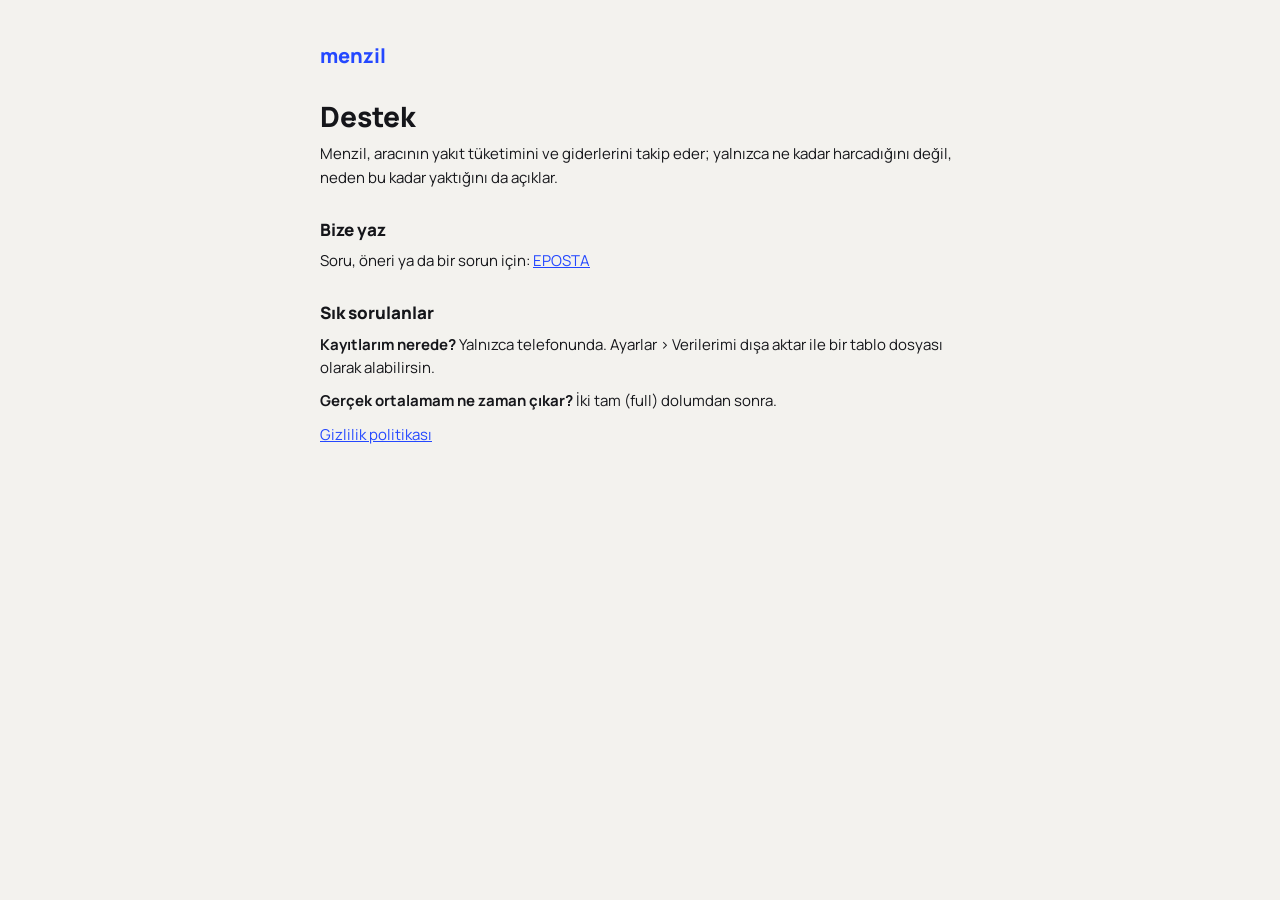
==== index.html @ 019cd2dd "Destek ve gizlilik sayfası Co-Authored-By: Claude Opus 5.5 <noreply@anthropic.com>" ====
<!doctype html>
<html lang="tr">
<head>
<meta charset="utf-8">
<meta name="viewport" content="width=device-width, initial-scale=1">
<title>Menzil Destek</title>
<link rel="stylesheet" href="https://fonts.googleapis.com/css2?family=Manrope:wght@400;600;800&display=swap">
<link rel="stylesheet" href="stil.css">
</head>
<body>
<main>
<span class="logo">menzil</span>
<h1>Destek</h1>
<p>Menzil, aracının yakıt tüketimini ve giderlerini takip eder; yalnızca ne kadar harcadığını değil, neden bu kadar yaktığını da açıklar.</p>

<h2>Bize yaz</h2>
<p>Soru, öneri ya da bir sorun için: <a href="mailto:EPOSTA">EPOSTA</a></p>

<h2>Sık sorulanlar</h2>
<p><strong>Kayıtlarım nerede?</strong> Yalnızca telefonunda. Ayarlar &gt; Verilerimi dışa aktar ile bir tablo dosyası olarak alabilirsin.</p>
<p><strong>Gerçek ortalamam ne zaman çıkar?</strong> İki tam (full) dolumdan sonra.</p>

<p><a href="gizlilik/">Gizlilik politikası</a></p>
</main>
</body>
</html>
---- stil.css ----
/* Tema B · Gündüz (src/constants/theme.ts ile aynı) */
:root {
  --zemin: #F3F2EE;
  --kart: #FFFFFF;
  --cizgi: #E2E0D8;
  --yazi: #15161A;
  --ikincil: #5E626B;
  --vurgu: #2448FF;
  --vurgu-koyu: #1A34C4;
}
body {
  margin: 0;
  background: var(--zemin);
  color: var(--yazi);
  font-family: Manrope, system-ui, sans-serif;
  line-height: 1.55;
}
main {
  max-width: 640px;
  margin: 0 auto;
  padding: 40px 16px 64px;
}
.logo {
  display: inline-block;
  font-weight: 800;
  font-size: 20px;
  color: var(--vurgu);
  text-decoration: none;
  margin-bottom: 24px;
}
h1 { font-size: 28px; font-weight: 800; margin: 0 0 4px; }
h2 { font-size: 17px; font-weight: 800; margin: 28px 0 6px; }
p { font-size: 15px; margin: 0 0 10px; }
.tarih { color: var(--ikincil); font-size: 13px; }
a { color: var(--vurgu); }
a:hover { color: var(--vurgu-koyu); }
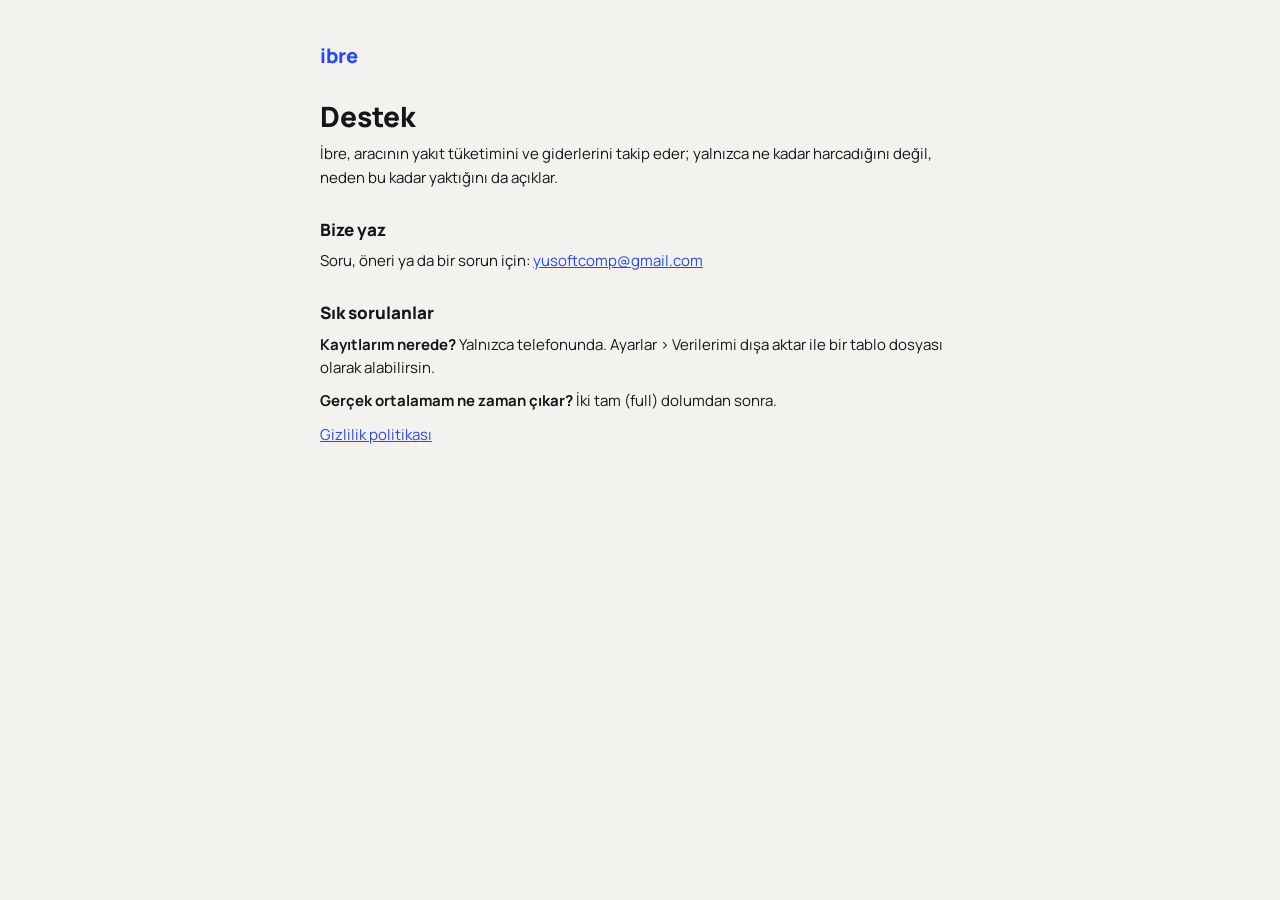
==== commit c3fe7f6e: "İbre adı ve destek e-postası Co-Authored-By: Claude Opus 5.5 <noreply@anthropic.com>" ====
--- a/index.html
+++ b/index.html
@@ -3,18 +3,18 @@
 <head>
 <meta charset="utf-8">
 <meta name="viewport" content="width=device-width, initial-scale=1">
-<title>Menzil Destek</title>
+<title>İbre Destek</title>
 <link rel="stylesheet" href="https://fonts.googleapis.com/css2?family=Manrope:wght@400;600;800&display=swap">
 <link rel="stylesheet" href="stil.css">
 </head>
 <body>
 <main>
-<span class="logo">menzil</span>
+<span class="logo">ibre</span>
 <h1>Destek</h1>
-<p>Menzil, aracının yakıt tüketimini ve giderlerini takip eder; yalnızca ne kadar harcadığını değil, neden bu kadar yaktığını da açıklar.</p>
+<p>İbre, aracının yakıt tüketimini ve giderlerini takip eder; yalnızca ne kadar harcadığını değil, neden bu kadar yaktığını da açıklar.</p>
 
 <h2>Bize yaz</h2>
-<p>Soru, öneri ya da bir sorun için: <a href="mailto:EPOSTA">EPOSTA</a></p>
+<p>Soru, öneri ya da bir sorun için: <a href="mailto:yusoftcomp@gmail.com">yusoftcomp@gmail.com</a></p>
 
 <h2>Sık sorulanlar</h2>
 <p><strong>Kayıtlarım nerede?</strong> Yalnızca telefonunda. Ayarlar &gt; Verilerimi dışa aktar ile bir tablo dosyası olarak alabilirsin.</p>
